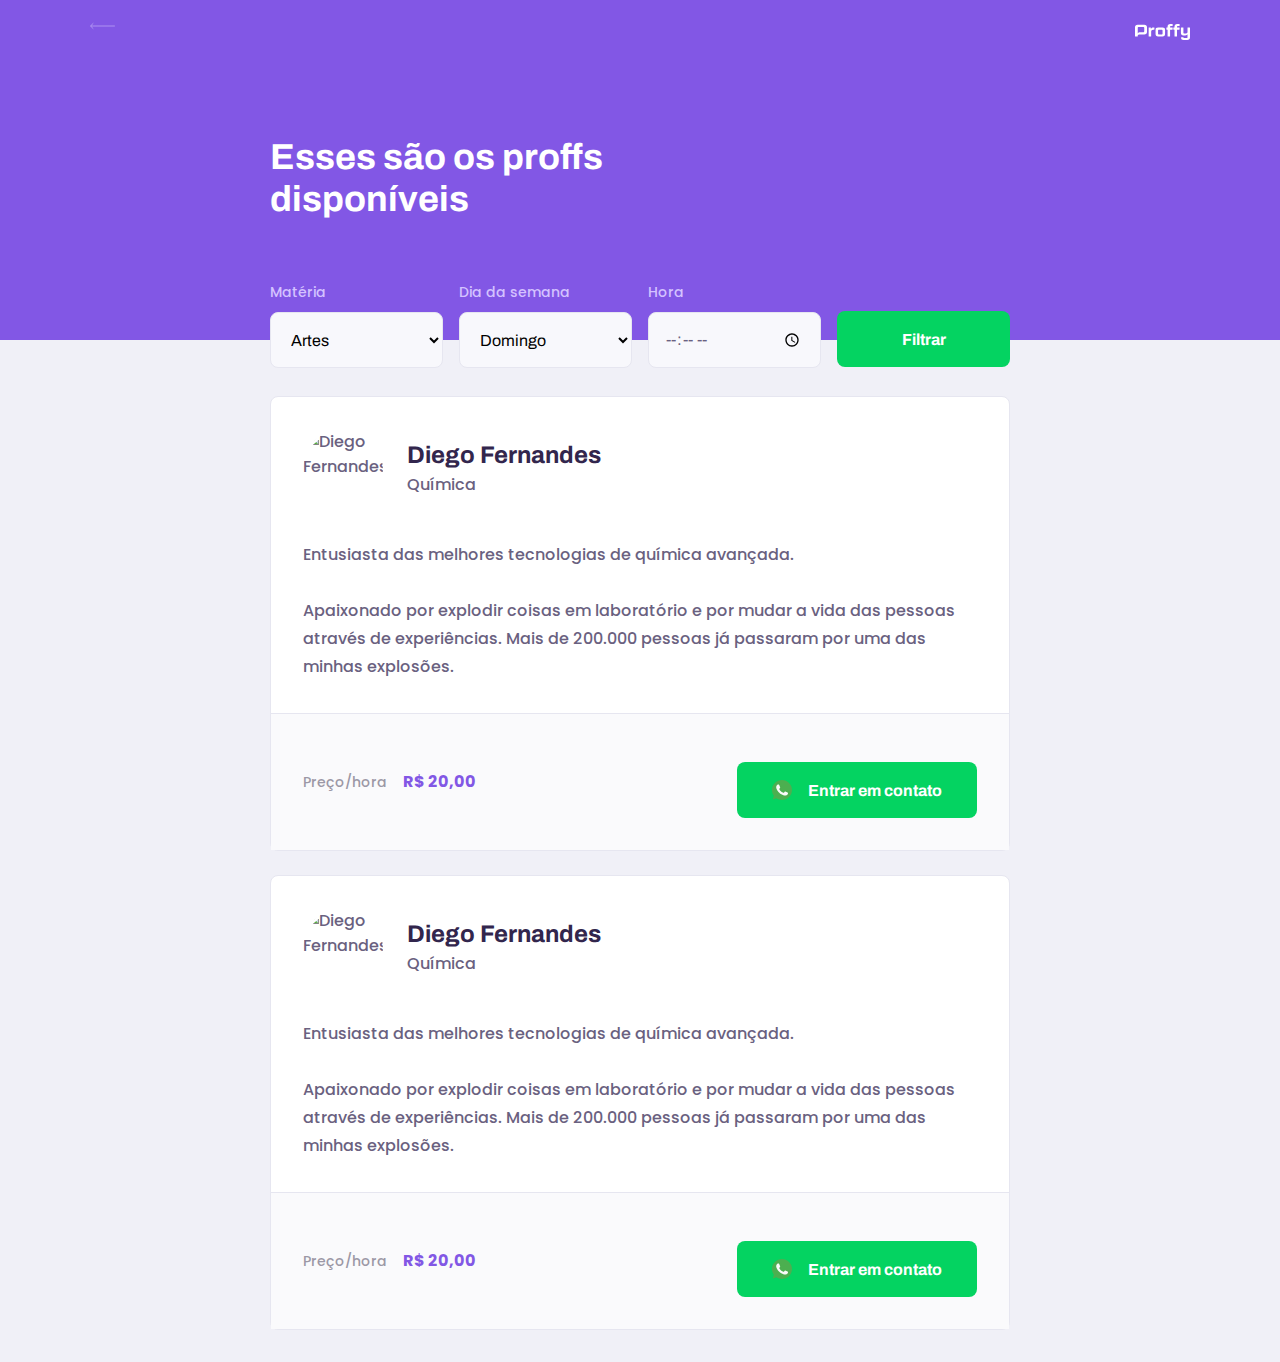
==== study.html @ 64689711 "Update" ====
<!DOCTYPE html>
<html lang="pt-br">
<head>
    <meta charset="UTF-8">
    <meta name="viewport" content="width=device-width, initial-scale=1.0">
    <link rel="stylesheet" href="/styles/main.css">
    <link rel="stylesheet" href="/styles/partials/page-study.css">
    <link href="https://fonts.googleapis.com/css2?family=Archivo:wght@400;700&amp;family=Poppins:wght@400;600&amp;display=swap" rel="stylesheet">
    
    <title>Proffy | Sua plataforma de estudos online</title>
</head>
<body id="page-study">

    <div id="container">
        <header class="page-header">
            <div class="top-bar-container">
                <a href="/">
                    <img src="/images/icons/back.svg" alt="Voltar">
                </a>
                <img src="/images/logo.svg" alt="Proffy">
            </div>
            <div class="header-content">
                <strong>Esses são os proffs disponíveis</strong>
                <form id="search-teachers">
                    <div class="select-block">
                        <label for="subject">Matéria</label>
                        <select name="subject" id="subject">
                            <option value="" disabled="" hidden="">Selecione uma opção</option>
                            <option value="1">Artes</option>
                            <option value="2">Biologia</option>
                            <option value="3">Ciências</option>
                            <option value="4">Educação física</option>
                            <option value="5">Física</option>
                            <option value="6">Geografia</option>
                            <option value="7">História</option>
                            <option value="8">Matemática</option>
                            <option value="9">Portugês</option>
                            <option value="10">Química</option>
                        </select>
                    </div>
                    <div class="select-block">
                        <label for="weekday">Dia da semana</label>
                        <select name="weekday" id="weekday">
                            <option value="" disabled="" hidden="">Selecione uma opção</option>
                            <option value="0">Domingo</option>
                            <option value="1">Segunda-feira</option>
                            <option value="2">Terça-feira</option>
                            <option value="3">Quarta-feira</option>
                            <option value="4">Quinta-feira</option>
                            <option value="5">Sexta-feira</option>
                            <option value="6">Sábado</option>
                        </select>
                    </div>
                    <div class="input-block">
                        <label for="time">Hora</label>
                        <input name="time" id="time" type="time"/>
                    </div>
                    <button type="submit">Filtrar</button>
                </form>
            </div>
        </header>

        <main>
            <article class="teacher-item">
                <header>
                    <img 
                        src="https://avatars2.githubusercontent.com/u/2254731?s=460&amp;u=0ba16a79456c2f250e7579cb388fa18c5c2d7d65&amp;v=4" 
                        alt="Diego Fernandes">
                    <div>
                        <strong>Diego Fernandes</strong>
                        <span>Química</span>
                    </div>
                </header>
            
                <p>Entusiasta das melhores tecnologias de química avançada.<br><br>Apaixonado por explodir coisas em laboratório e por mudar a vida das pessoas através de experiências. Mais de 200.000 pessoas já passaram por uma das minhas explosões.</p>
            
                <footer>
                    <p>Preço/hora<strong>R$ 20,00</strong>
                    </p>
                    <button type="button">
                        <img src="/images/icons/whatsapp.svg" alt="Whatsapp">Entrar em contato
                    </button>
                </footer>
            </article>
            <article class="teacher-item">
                <header>
                    <img 
                        src="https://avatars2.githubusercontent.com/u/2254731?s=460&amp;u=0ba16a79456c2f250e7579cb388fa18c5c2d7d65&amp;v=4" 
                        alt="Diego Fernandes">
                    <div>
                        <strong>Diego Fernandes</strong>
                        <span>Química</span>
                    </div>
                </header>
            
                <p>Entusiasta das melhores tecnologias de química avançada.<br><br>Apaixonado por explodir coisas em laboratório e por mudar a vida das pessoas através de experiências. Mais de 200.000 pessoas já passaram por uma das minhas explosões.</p>
            
                <footer>
                    <p>Preço/hora<strong>R$ 20,00</strong>
                    </p>
                    <button type="button">
                        <img src="/images/icons/whatsapp.svg" alt="Whatsapp">Entrar em contato
                    </button>
                </footer>
            </article>
        </main>
    </div>

</body>
</html>
---- styles/main.css ----
/* Css - Cascading Style Sheets*/
:root {
    --color-background: #F0F0F7;
    --color-primary-lighter: #9871F5;
    --color-primary-light: #916BEA;
    --color-primary: #8257E5;
    --color-primary-dark: #774DD6;
    --color-primary-darker: #6842c2;
    --color-secondary: #04D361;
    --color-secondary-dark: #04BF58;
    --color-title-in-primary: #FFFFFF;
    --color-text-in-primary: #D4C2FF;
    --color-text-title: #32264D;
    --color-text-complement: #9C98A6;
    --color-text-base: #6A6180;
    --color-line-in-white: #E6E6F0;
    --color-input-background: #F8F8FC;
    --color-button-text: #FFFFFF;
    --color-box-base: #FFFFFF;
    --color-box-footer: #FAFAFC;
    --color-small-info: #C1BCCC;
    /* tamanho da fonte padrão: 16px - 100% - 1rem */
    font-size: 60%; /* controle das medidas rem */
}
*{
    margin: 0;
    padding: 0;
    box-sizing: border-box;
}
html,
body{
    height: 100vh;
}
body {
    
    background-color: var(--color-background);
    display: flex;
    align-items: center;
    justify-content: center;
}
body,
input,
button,
textarea {
    font: 500 1.6rem Poppins;
    color: var(--color-text-base);
}

#container {
    width: 90vw;
    max-width: 700px;
}

@media (min-width: 700px){
    :root {
        font-size: 62.5%; /* todo 1rem vai ser relativo a 10px */
    }
}
---- styles/partials/page-study.css ----
#page-study #container {
    width: 100vw;
    height: 100vh;
}

.page-header{
    background-color: var(--color-primary);

    display: flex;
    flex-direction: column;
}

.page-header .top-bar-container{
    width: 90%;
    margin: 0 auto;

    display: flex;
    align-items: center;
    justify-content: space-between;

    padding: 1.6rem 0;
}

.page-header .top-bar-container a {
    height: 3.2rem;
    transition: opacity .2s;
}
.page-header .top-bar-container a:hover {
    opacity: 0.6;
}

.page-header .top-bar-container img{
    height: 1.6rem;
}

.page-header .header-content{
    width: 90%;
    margin: 3.2rem auto;

    position: relative;
}

.page-header .header-content strong{
    font: 700 3.6rem Archivo;
    line-height: 4.2rem;
    color: var(--color-title-in-primary);
}

#search-teachers {
    margin-top: 3.2rem;
}

#search-teachers label{
    color: var(--color-text-in-primary);
}

#search-teachers .select-block{
    margin-bottom: 1.4rem;
}

#search-teachers button{
    width: 100%;
    height: 5.6rem;
    background: var(--color-secondary);
    color: var(--color-button-text);
    border: 0;
    border-radius: .8rem;
    cursor: pointer;
    font: 700 1.6rem Archivo;
    display: flex;
    align-items: center;
    justify-content: center;
    text-decoration: none;
    transition: background 0.2s;
    margin-top: 3.2rem;
}

#search-teachers button:hover{
    background: var(--color-secondary-dark);
}

.select-block label,
.input-block label {
    font-size: 1.4rem;
    color: var(--color-text-complement);
}

.input-block input,
.select-block select {
    width: 100%;
    height: 5.6rem;
    margin-top: .8rem;
    border-radius: .8rem;
    background: var(--color-input-background);
    border: 1px solid var(--color-line-in-white);
    outline: 0;
    padding: 0 1.6rem;
    font: 1.6rem Archivo;
}

.input-block{
    position: relative;
}
.input-block:focus-within::after {
    content: "";

    width: calc(100% - 3.2rem);
    height: 2px;
    background: var(--color-primary-light);

    position: absolute;
    left: 1.6rem;
    bottom: 0;
}

#page-study main {
    margin: 3.2rem auto;
    width: 90%;
}

.teacher-item {
    background: var(--color-box-base);
    border: 1px solid var(--color-line-in-white);
    border-radius: .8rem;
    margin-top: 2.4rem;
}

.teacher-item header {
    padding: 3.2rem 2rem;
    display: flex;
    align-items: center;
}
.teacher-item header img {
    width: 8rem;
    height: 8rem;
    border-radius: 50%;
}

.teacher-item header div {
    margin-left: 2.4rem;
}

.teacher-item header div strong{
    font:  700 2.4rem Archivo;
    display: block;
    color: var(--color-text-title);
}

.teacher-item header div span {
    font-size: 1.6rem;
    display: block;
    margin-top: .4rem;
}

.teacher-item > p {
    padding: 0 2rem;
    font-size: 1.6rem;
    line-height: 2.8rem;
} 

.teacher-item footer {
    padding: 3.2rem 2rem;
    background-color: var(--color-box-footer);
    border-top: 1px solid var(--color-line-in-white);
    margin-top: 3.2rem;

    display: flex;
    align-items: center;
    justify-content: space-between;
}

.teacher-item footer p{
    font-size: 1.4rem;
    line-height: 2.4rem;
    color: var(--color-text-complement);
}

.teacher-item footer p strong{
    font-size: 1.6rem;
    color: var(--color-primary);
    display: block;
}

.teacher-item footer button{
    width: 20rem;
    height: 5.6rem;
    background: var(--color-secondary);
    color: var(--color-button-text);
    border: 0;
    border-radius: .8rem;
    cursor: pointer;
    font: 700 1.4rem Archivo;
    display: flex;
    align-items: center;
    justify-content: space-evenly;
    text-decoration: none;
    transition: background 0.2s;
    margin-top: 1.6rem;
}

.teacher-item footer button:hover{
    background: var(--color-secondary-dark);
}

@media (min-width:700px){
    #page-study #container {
        max-width: 100vw;
    }
    .page-header{
        height: 340px;
    }
    .page-header .top-bar-container{
        max-width: 1100px;
    }
    .page-header .header-content {
        max-width: 740px;

        margin: 0 auto;

        flex: 1 1;
        padding-bottom: 48px;
        display: flex;
        flex-direction: column;
        justify-content: center;
    }

    .page-header .header-content strong{
        max-width: 350px;
    }
    .teacher-item header,
    .teacher-item footer {
        padding: 32px;
    }

    #search-teachers {
        display: grid;
        grid-template-columns: repeat(4, 1fr);
        gap: 16px;
        position: absolute;
        bottom: -28px;
    }

    #page-study main {
        padding: 32px 0;
        max-width: 740px;
        margin:  0 auto;
    }

    #search-teachers .select-block{
        margin-bottom: 0;
    }

    .teacher-item > p {
        padding: 0 32px;
    }

    .teacher-item footer p strong{
        display: inline;
        margin-left: 16px;
    }
    .teacher-item footer button {
        width: 240px;
        font-size: 16px;
        justify-content: center;
    }
    .teacher-item footer button img {
        margin-right: 16px;
    }
}
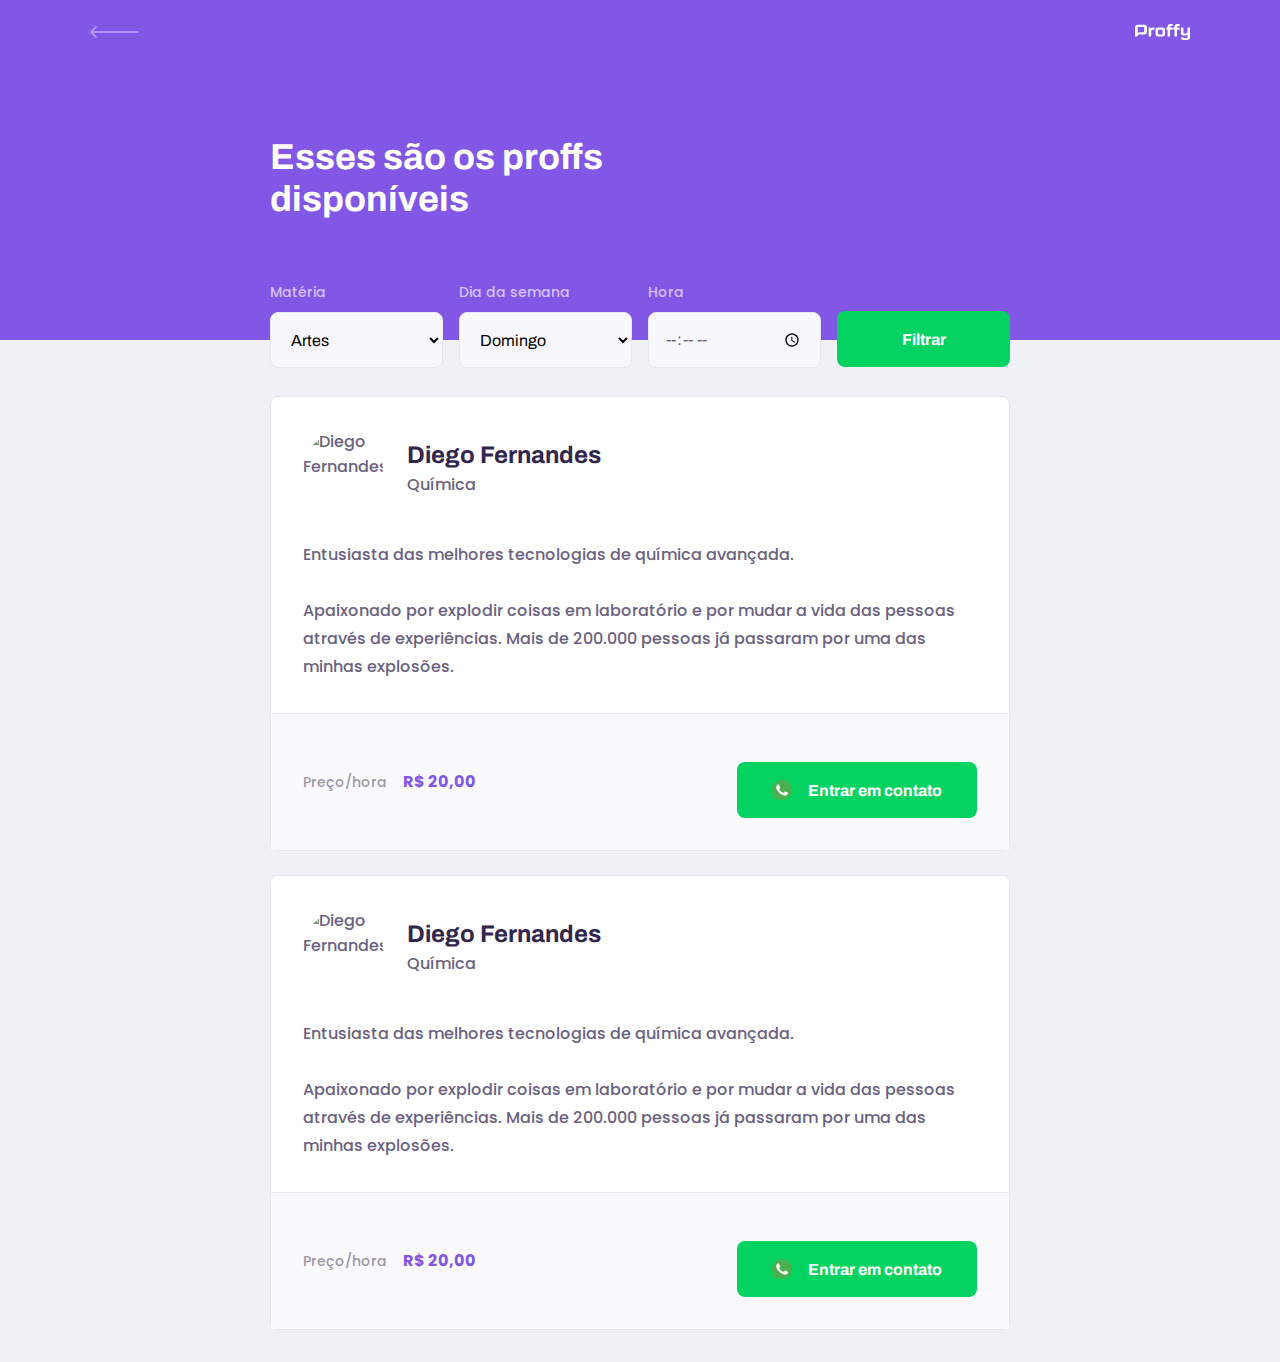
==== commit 009f177d: "Add Update 05/08" ====
--- a/study.html
+++ b/study.html
@@ -3,10 +3,16 @@
 <head>
     <meta charset="UTF-8">
     <meta name="viewport" content="width=device-width, initial-scale=1.0">
+    
+    <link rel="shortcut icon" href="/images/favicon.png" type="image/png">
+    
     <link rel="stylesheet" href="/styles/main.css">
+    <link rel="stylesheet" href="/styles/partials/header.css">
+    <link rel="stylesheet" href="/styles/partials/forms.css">
     <link rel="stylesheet" href="/styles/partials/page-study.css">
+    
     <link href="https://fonts.googleapis.com/css2?family=Archivo:wght@400;700&amp;family=Poppins:wght@400;600&amp;display=swap" rel="stylesheet">
-    
+    <!--Fonte da -->
     <title>Proffy | Sua plataforma de estudos online</title>
 </head>
 <body id="page-study">
--- a/styles/partials/header.css
+++ b/styles/partials/header.css
@@ -0,0 +1,75 @@
+
+.page-header{
+    background-color: var(--color-primary);
+
+    display: flex;
+    flex-direction: column;
+}
+
+.page-header .top-bar-container{
+    width: 90%;
+    margin: 0 auto;
+
+    display: flex;
+    align-items: center;
+    justify-content: space-between;
+
+    padding: 1.6rem 0;
+}
+
+.page-header .top-bar-container a {
+    height: 3.2rem;
+    transition: opacity .2s;
+}
+.page-header .top-bar-container a:hover {
+    opacity: 0.6;
+}
+
+.page-header .top-bar-container > img{
+    height: 1.6rem;
+}
+
+.page-header .header-content{
+    width: 90%;
+    margin: 3.2rem auto;
+
+    position: relative;
+}
+
+.page-header .header-content strong{
+    font: 700 3.6rem Archivo;
+    line-height: 4.2rem;
+    color: var(--color-title-in-primary);
+}
+.page-header .header-content p {
+    max-width: 30rem;
+    font-size: 1.6rem;
+    line-height: 2.6rem;
+    color: var(--color-text-in-primary);
+    margin-top: 2.4rem;
+}
+@media (min-width:700px){
+    
+    .page-header{
+        height: 340px;
+    }
+    .page-header .top-bar-container{
+        max-width: 1100px;
+    }
+    .page-header .header-content {
+        max-width: 740px;
+
+        margin: 0 auto;
+
+        flex: 1 1;
+        padding-bottom: 48px;
+        display: flex;
+        flex-direction: column;
+        justify-content: center;
+    }
+
+    .page-header .header-content strong{
+        max-width: 350px;
+    }
+    
+}--- a/styles/partials/forms.css
+++ b/styles/partials/forms.css
@@ -0,0 +1,43 @@
+.select-block label,
+.input-block label,
+textarea-block label {
+    font-size: 1.4rem;
+    color: var(--color-text-complement);
+}
+
+.input-block input,
+.select-block select,
+.textarea-block textarea {
+    width: 100%;
+    height: 5.6rem;
+    margin-top: .8rem;
+    border-radius: .8rem;
+    background: var(--color-input-background);
+    border: 1px solid var(--color-line-in-white);
+    outline: 0;
+    padding: 0 1.6rem;
+    font: 1.6rem Archivo;
+}
+
+.textarea-block textarea {
+    padding: 1.2rem 1.6rem;
+    height: 16rem;
+
+    resize: vertical;
+}
+.input-block,
+.textarea-block{
+    position: relative;
+}
+.input-block:focus-within::after,
+.textarea-block:focus-within::after { /* Pseudo elemento*/
+    content: "";
+
+    width: calc(100% - 3.2rem);
+    height: 2px;
+    background: var(--color-primary-light);
+
+    position: absolute;
+    left: 1.6rem;
+    bottom: 0;
+}--- a/styles/partials/page-study.css
+++ b/styles/partials/page-study.css
@@ -1,49 +1,6 @@
 #page-study #container {
     width: 100vw;
     height: 100vh;
-}
-
-.page-header{
-    background-color: var(--color-primary);
-
-    display: flex;
-    flex-direction: column;
-}
-
-.page-header .top-bar-container{
-    width: 90%;
-    margin: 0 auto;
-
-    display: flex;
-    align-items: center;
-    justify-content: space-between;
-
-    padding: 1.6rem 0;
-}
-
-.page-header .top-bar-container a {
-    height: 3.2rem;
-    transition: opacity .2s;
-}
-.page-header .top-bar-container a:hover {
-    opacity: 0.6;
-}
-
-.page-header .top-bar-container img{
-    height: 1.6rem;
-}
-
-.page-header .header-content{
-    width: 90%;
-    margin: 3.2rem auto;
-
-    position: relative;
-}
-
-.page-header .header-content strong{
-    font: 700 3.6rem Archivo;
-    line-height: 4.2rem;
-    color: var(--color-title-in-primary);
 }
 
 #search-teachers {
@@ -77,40 +34,6 @@
 
 #search-teachers button:hover{
     background: var(--color-secondary-dark);
-}
-
-.select-block label,
-.input-block label {
-    font-size: 1.4rem;
-    color: var(--color-text-complement);
-}
-
-.input-block input,
-.select-block select {
-    width: 100%;
-    height: 5.6rem;
-    margin-top: .8rem;
-    border-radius: .8rem;
-    background: var(--color-input-background);
-    border: 1px solid var(--color-line-in-white);
-    outline: 0;
-    padding: 0 1.6rem;
-    font: 1.6rem Archivo;
-}
-
-.input-block{
-    position: relative;
-}
-.input-block:focus-within::after {
-    content: "";
-
-    width: calc(100% - 3.2rem);
-    height: 2px;
-    background: var(--color-primary-light);
-
-    position: absolute;
-    left: 1.6rem;
-    bottom: 0;
 }
 
 #page-study main {
